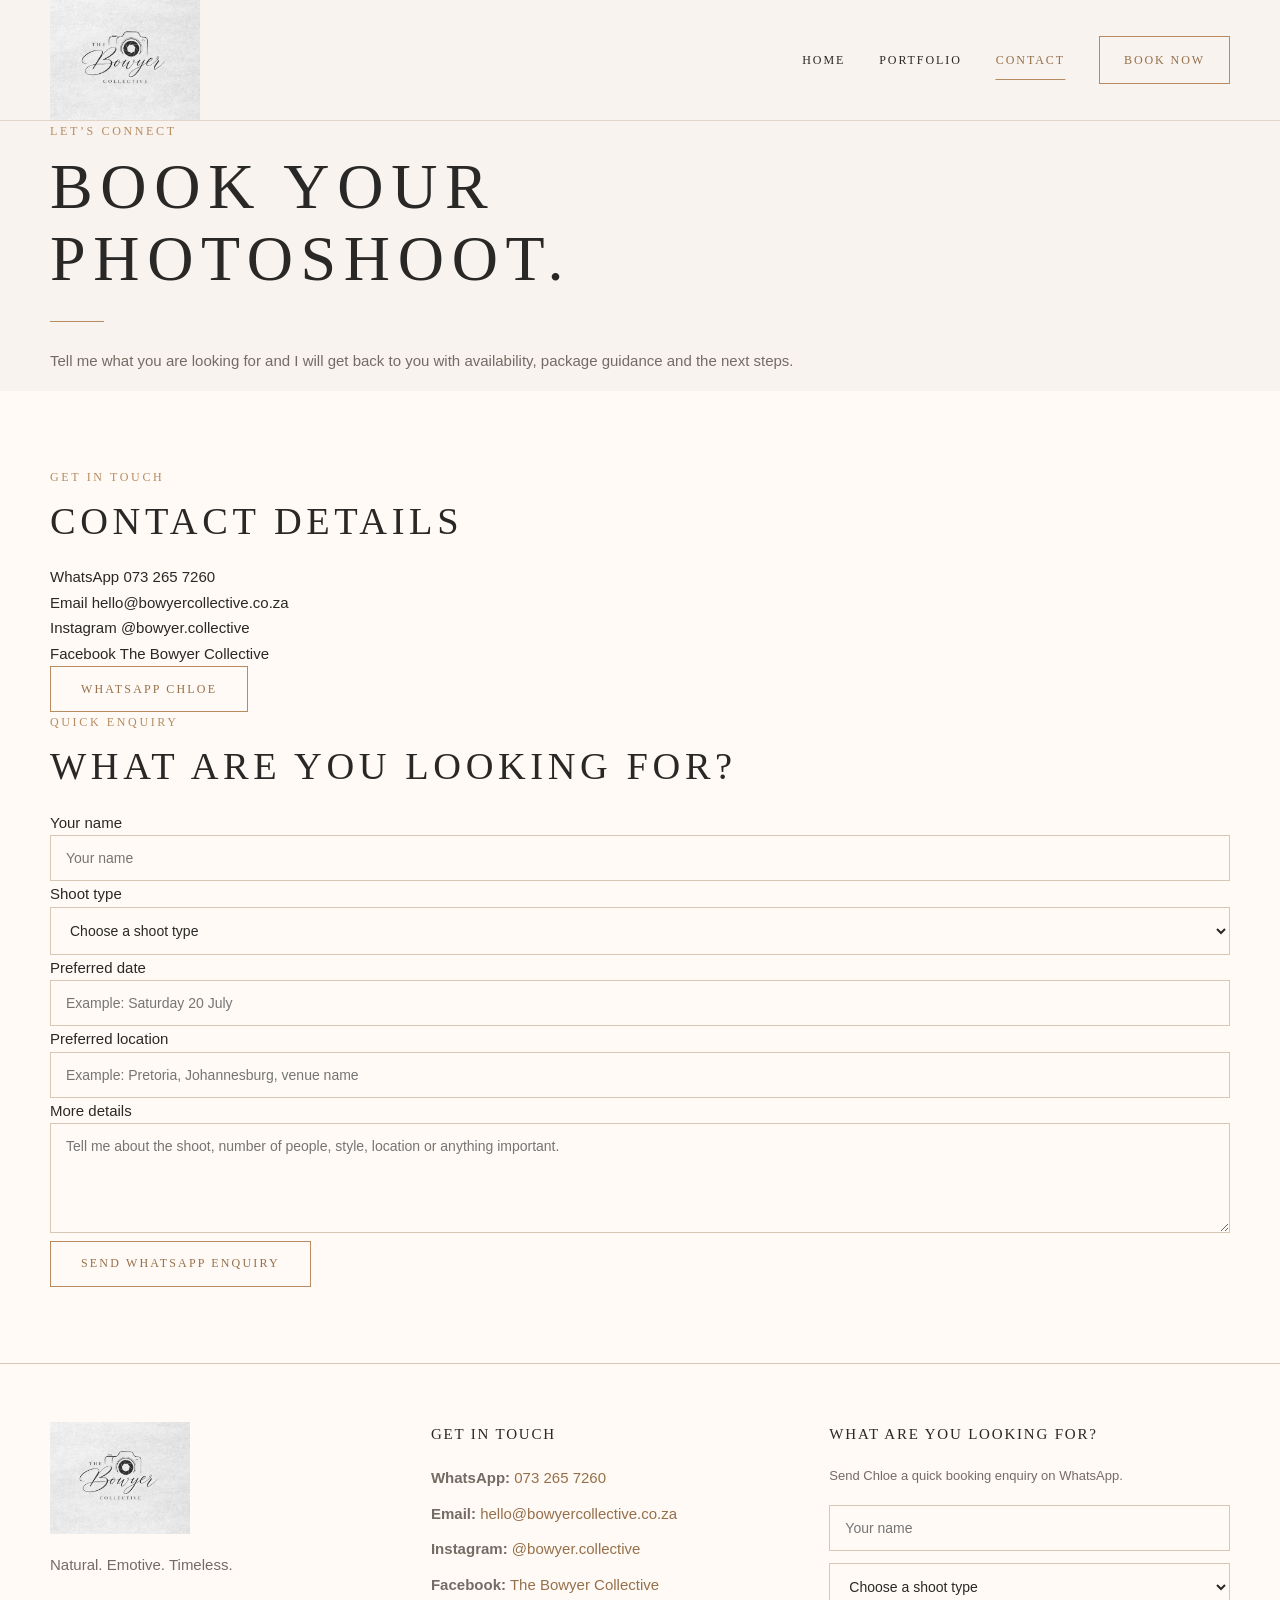
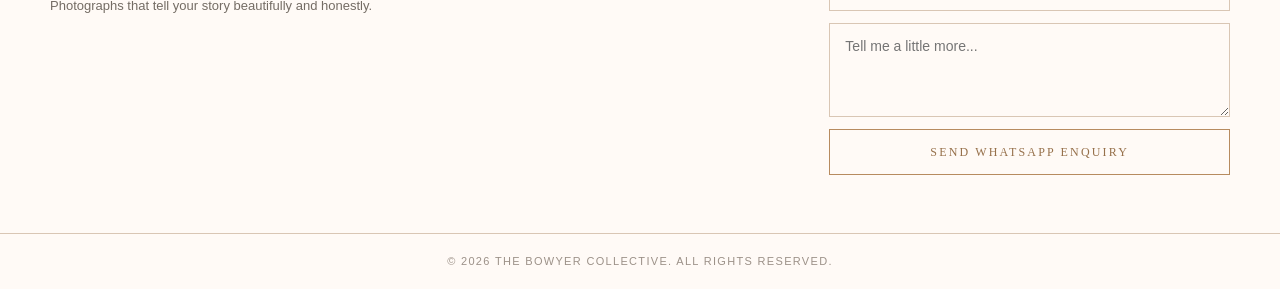
==== contact.html @ e4dd5224 "Create contact.html" ====
<!DOCTYPE html>
<html lang="en">
<head>
  <title>Contact | The Bowyer Collective</title>
  <meta charset="utf-8">
  <meta name="viewport" content="width=device-width, initial-scale=1">
  <meta name="description" content="Contact The Bowyer Collective to enquire about family, couples, matric farewell, event and corporate photography.">

  <link rel="stylesheet" href="assets/css/bowyer.css">
</head>

<body>
  <div class="page-shell">
    <div id="site-header"></div>

    <main>
      <section class="contact-hero">
        <div class="container">
          <p class="eyebrow">Let’s connect</p>
          <h1>Book your<br>photoshoot.</h1>
          <div class="hero-line"></div>
          <p>
            Tell me what you are looking for and I will get back to you with availability,
            package guidance and the next steps.
          </p>
        </div>
      </section>

      <section class="section section-soft">
        <div class="container">
          <div class="contact-grid">
            <div class="contact-card">
              <p class="eyebrow">Get in touch</p>
              <h2>Contact details</h2>

              <div class="contact-detail">
                <span>WhatsApp</span>
                <a href="https://wa.me/27732657260" target="_blank" rel="noopener">073 265 7260</a>
              </div>

              <div class="contact-detail">
                <span>Email</span>
                <a href="mailto:hello@bowyercollective.co.za">hello@bowyercollective.co.za</a>
              </div>

              <div class="contact-detail">
                <span>Instagram</span>
                <a href="https://www.instagram.com/bowyer.collective" target="_blank" rel="noopener">@bowyer.collective</a>
              </div>

              <div class="contact-detail">
                <span>Facebook</span>
                <a href="#" target="_blank" rel="noopener">The Bowyer Collective</a>
              </div>

              <a
                class="button contact-whatsapp-button"
                href="https://wa.me/27732657260?text=Hi%20Chloe%2C%20I%20would%20like%20to%20book%20a%20photoshoot."
                target="_blank"
                rel="noopener"
              >
                WhatsApp Chloe
              </a>
            </div>

            <div class="contact-form-card">
              <p class="eyebrow">Quick enquiry</p>
              <h2>What are you looking for?</h2>

              <form id="contactWhatsappForm">
                <div class="form-row">
                  <label for="contactName">Your name</label>
                  <input type="text" id="contactName" placeholder="Your name" required>
                </div>

                <div class="form-row">
                  <label for="contactShootType">Shoot type</label>
                  <select id="contactShootType" required>
                    <option value="">Choose a shoot type</option>
                    <option value="Family photoshoot">Family photoshoot</option>
                    <option value="Couples photoshoot">Couples photoshoot</option>
                    <option value="Matric farewell photoshoot">Matric farewell photoshoot</option>
                    <option value="Event photography">Event photography</option>
                    <option value="Corporate photography">Corporate photography</option>
                    <option value="Other enquiry">Other enquiry</option>
                  </select>
                </div>

                <div class="form-row">
                  <label for="contactDate">Preferred date</label>
                  <input type="text" id="contactDate" placeholder="Example: Saturday 20 July">
                </div>

                <div class="form-row">
                  <label for="contactLocation">Preferred location</label>
                  <input type="text" id="contactLocation" placeholder="Example: Pretoria, Johannesburg, venue name">
                </div>

                <div class="form-row">
                  <label for="contactMessage">More details</label>
                  <textarea id="contactMessage" rows="5" placeholder="Tell me about the shoot, number of people, style, location or anything important."></textarea>
                </div>

                <button type="submit">Send WhatsApp Enquiry</button>
              </form>
            </div>
          </div>
        </div>
      </section>
    </main>

    <div id="site-footer"></div>
  </div>

  <script src="assets/js/includes.js"></script>

  <script>
    document.addEventListener("DOMContentLoaded", () => {
      setTimeout(() => {
        const form = document.getElementById("contactWhatsappForm");

        if (!form) {
          return;
        }

        form.addEventListener("submit", (event) => {
          event.preventDefault();

          const name = document.getElementById("contactName").value.trim();
          const shootType = document.getElementById("contactShootType").value.trim();
          const date = document.getElementById("contactDate").value.trim();
          const location = document.getElementById("contactLocation").value.trim();
          const message = document.getElementById("contactMessage").value.trim();

          const whatsappNumber = "27732657260";

          const whatsappMessage = `
Hi Chloe,

My name is ${name}.
I am looking for: ${shootType}.

Preferred date:
${date || "I am flexible."}

Preferred location:
${location || "I still need guidance."}

More details:
${message || "I would like more information please."}
          `.trim();

          const encodedMessage = encodeURIComponent(whatsappMessage);
          const whatsappUrl = `https://wa.me/${whatsappNumber}?text=${encodedMessage}`;

          window.open(whatsappUrl, "_blank", "noopener");
        });
      }, 300);
    });
  </script>
</body>
</html>
---- assets/css/bowyer.css ----
:root {
  --cream: #f8f3ee;
  --warm-white: #fffaf6;
  --soft-beige: #e7d8c8;
  --border-beige: #d9c6b4;
  --gold: #b78b5f;
  --gold-dark: #96704a;
  --charcoal: #292827;
  --muted: #746c64;
  --light-text: #9c9188;
  --shadow: 0 18px 45px rgba(41, 40, 39, 0.08);
  --serif: Georgia, "Times New Roman", serif;
  --sans: Arial, Helvetica, sans-serif;
}

* {
  box-sizing: border-box;
}

html {
  scroll-behavior: smooth;
}

body {
  margin: 0;
  background: var(--cream);
  color: var(--charcoal);
  font-family: var(--sans);
  font-size: 15px;
  line-height: 1.7;
}

img {
  max-width: 100%;
  display: block;
}

a {
  color: inherit;
  text-decoration: none;
}

.page-shell {
  background: var(--cream);
}

.container {
  width: min(1180px, calc(100% - 40px));
  margin: 0 auto;
}

.section {
  padding: 76px 0;
}

.section-soft {
  background: var(--warm-white);
}

.eyebrow {
  margin: 0 0 10px;
  color: var(--gold);
  font-family: var(--serif);
  font-size: 12px;
  letter-spacing: 0.22em;
  text-transform: uppercase;
}

h1,
h2,
h3,
h4 {
  font-family: var(--serif);
  font-weight: 400;
  color: var(--charcoal);
  letter-spacing: 0.12em;
  text-transform: uppercase;
}

h1 {
  font-size: clamp(38px, 5vw, 72px);
  line-height: 1.12;
  margin: 0;
}

h2 {
  font-size: clamp(26px, 3vw, 42px);
  line-height: 1.22;
  margin: 0 0 20px;
}

h3 {
  font-size: 18px;
  margin: 0 0 14px;
}

p {
  margin: 0 0 18px;
  color: var(--muted);
}

.button,
button {
  display: inline-flex;
  justify-content: center;
  align-items: center;
  min-height: 46px;
  padding: 0 30px;
  border: 1px solid var(--gold);
  background: transparent;
  color: var(--gold-dark);
  font-family: var(--serif);
  font-size: 12px;
  letter-spacing: 0.18em;
  text-transform: uppercase;
  cursor: pointer;
  transition: 0.25s ease;
}

.button:hover,
button:hover {
  background: var(--gold);
  color: #fff;
}

/* Header */

.site-header {
  position: sticky;
  top: 0;
  z-index: 50;
  background: rgba(248, 243, 238, 0.94);
  border-bottom: 1px solid rgba(217, 198, 180, 0.7);
  backdrop-filter: blur(12px);
}

.header-inner {
  width: min(1180px, calc(100% - 40px));
  min-height: 94px;
  margin: 0 auto;
  display: flex;
  justify-content: space-between;
  align-items: center;
  gap: 30px;
}

.brand-logo {
  width: 150px;
  height: auto;
}

.site-nav {
  display: flex;
  align-items: center;
  gap: 34px;
}

.site-nav a {
  position: relative;
  color: var(--charcoal);
  font-family: var(--serif);
  font-size: 12px;
  letter-spacing: 0.16em;
  text-transform: uppercase;
  transition: 0.25s ease;
}

.site-nav a:not(.book-now)::after {
  content: "";
  position: absolute;
  left: 50%;
  bottom: -10px;
  width: 0;
  height: 1px;
  background: var(--gold);
  transform: translateX(-50%);
  transition: 0.25s ease;
}

.site-nav a:hover,
.site-nav a.active {
  color: var(--gold-dark);
}

.site-nav a:hover::after,
.site-nav a.active::after {
  width: 100%;
}

.book-now {
  padding: 13px 24px;
  border: 1px solid var(--gold);
  color: var(--gold-dark) !important;
}

.book-now:hover {
  background: var(--gold);
  color: #fff !important;
}

.nav-toggle {
  display: none;
  width: 44px;
  height: 38px;
  min-height: 38px;
  padding: 0;
  border: 1px solid var(--border-beige);
  background: transparent;
}

.nav-toggle span {
  display: block;
  width: 20px;
  height: 1px;
  margin: 4px auto;
  background: var(--charcoal);
}

/* Hero */

.hero {
  min-height: 720px;
  display: grid;
  grid-template-columns: 0.88fr 1.12fr;
  align-items: stretch;
  background: var(--cream);
}

.hero-copy {
  padding: 110px 0 80px max(40px, calc((100vw - 1180px) / 2));
  display: flex;
  flex-direction: column;
  justify-content: center;
}

.hero-copy p {
  max-width: 420px;
  margin-top: 26px;
}

.hero-line {
  width: 54px;
  height: 1px;
  margin: 26px 0;
  background: var(--gold);
}

.hero-actions {
  display: flex;
  flex-wrap: wrap;
  gap: 14px;
  margin-top: 12px;
}

.hero-image {
  position: relative;
  min-height: 520px;
  background:
    linear-gradient(to right, rgba(248, 243, 238, 0.75), rgba(248, 243, 238, 0.05)),
    url("../images/hero-family.jpg") center / cover no-repeat;
}

.hero-image::after {
  content: "";
  position: absolute;
  inset: 0;
  background: rgba(248, 243, 238, 0.08);
}

/* About */

.about-grid {
  display: grid;
  grid-template-columns: 0.9fr 1.1fr;
  gap: 70px;
  align-items: center;
}

.about-image {
  box-shadow: var(--shadow);
}

.about-image img {
  width: 100%;
  aspect-ratio: 4 / 3;
  object-fit: cover;
  filter: grayscale(100%);
}

.about-copy {
  max-width: 610px;
}

.text-link {
  display: inline-block;
  margin-top: 8px;
  color: var(--gold-dark);
  font-family: var(--serif);
  font-size: 12px;
  letter-spacing: 0.16em;
  text-transform: uppercase;
}

/* Portfolio */

.section-heading {
  text-align: center;
  max-width: 720px;
  margin: 0 auto 46px;
}

.portfolio-grid {
  display: grid;
  grid-template-columns: repeat(4, 1fr);
  gap: 26px;
}

.portfolio-card {
  text-align: center;
}

.portfolio-image {
  position: relative;
  overflow: hidden;
  background: var(--soft-beige);
  box-shadow: var(--shadow);
}

.portfolio-image img {
  width: 100%;
  aspect-ratio: 4 / 3;
  object-fit: cover;
  transition: opacity 0.3s ease, transform 0.5s ease;
}

.portfolio-card:hover img {
  transform: scale(1.04);
}

.portfolio-image img.fade-out {
  opacity: 0;
}

.portfolio-card h3 {
  margin-top: 18px;
  margin-bottom: 8px;
  font-size: 15px;
}

.portfolio-card p {
  font-size: 13px;
  margin-bottom: 12px;
}

.portfolio-card .text-link {
  margin-top: 0;
}

/* Packages */

.packages-grid {
  display: grid;
  grid-template-columns: repeat(3, 1fr);
  gap: 26px;
}

.package-card {
  min-height: 390px;
  padding: 44px 34px;
  background: rgba(255, 250, 246, 0.78);
  border: 1px solid var(--border-beige);
  text-align: center;
  box-shadow: 0 10px 30px rgba(41, 40, 39, 0.04);
}

.package-icon {
  width: 42px;
  height: 42px;
  margin: 0 auto 22px;
  color: var(--gold);
  font-family: var(--serif);
  font-size: 34px;
  line-height: 1;
}

.package-card ul {
  list-style: none;
  padding: 0;
  margin: 24px 0 28px;
}

.package-card li {
  margin-bottom: 8px;
  color: var(--muted);
}

.package-price {
  padding-top: 24px;
  border-top: 1px solid var(--border-beige);
}

.package-price span {
  display: block;
  color: var(--light-text);
  font-family: var(--serif);
  font-size: 11px;
  letter-spacing: 0.18em;
  text-transform: uppercase;
}

.package-price strong {
  display: block;
  margin-top: 6px;
  color: var(--charcoal);
  font-family: var(--serif);
  font-size: 24px;
  font-weight: 400;
  letter-spacing: 0.14em;
}

.package-note {
  max-width: 760px;
  margin: 30px auto 0;
  text-align: center;
  font-size: 13px;
}

/* Testimonials */

.testimonial-grid {
  display: grid;
  grid-template-columns: repeat(3, 1fr);
  gap: 34px;
}

.testimonial {
  padding: 0 24px;
  text-align: center;
  border-left: 1px solid var(--border-beige);
}

.testimonial:first-child {
  border-left: 0;
}

.testimonial blockquote {
  margin: 0;
  color: var(--muted);
  font-family: var(--serif);
  font-size: 15px;
  line-height: 1.8;
}

.testimonial cite {
  display: block;
  margin-top: 18px;
  color: var(--charcoal);
  font-family: var(--serif);
  font-size: 11px;
  font-style: normal;
  letter-spacing: 0.16em;
  text-transform: uppercase;
}

/* CTA */

.cta-strip {
  padding: 70px 0;
  background: var(--charcoal);
  text-align: center;
}

.cta-strip h2 {
  color: #fff;
}

.cta-strip p {
  max-width: 620px;
  margin-left: auto;
  margin-right: auto;
  color: #d8cec5;
}

/* Footer */

.site-footer {
  background: var(--warm-white);
  border-top: 1px solid var(--border-beige);
}

.footer-inner {
  width: min(1180px, calc(100% - 40px));
  margin: 0 auto;
  padding: 58px 0;
  display: grid;
  grid-template-columns: 0.95fr 1fr 1.15fr;
  gap: 50px;
}

.footer-logo {
  width: 140px;
  margin-bottom: 18px;
}

.footer-small {
  font-size: 13px;
}

.footer-contact h3,
.footer-form h3 {
  margin-bottom: 18px;
  font-size: 15px;
}

.footer-contact p {
  margin-bottom: 10px;
}

.footer-contact a {
  color: var(--gold-dark);
}

.footer-form form {
  display: grid;
  gap: 12px;
}

input,
select,
textarea {
  width: 100%;
  padding: 14px 15px;
  border: 1px solid var(--border-beige);
  background: transparent;
  color: var(--charcoal);
  font-family: var(--sans);
  font-size: 14px;
}

textarea {
  resize: vertical;
}

input:focus,
select:focus,
textarea:focus {
  outline: 1px solid var(--gold);
}

.footer-form button {
  width: 100%;
}

.footer-bottom {
  padding: 18px 20px;
  border-top: 1px solid var(--border-beige);
  text-align: center;
}

.footer-bottom p {
  margin: 0;
  color: var(--light-text);
  font-size: 11px;
  letter-spacing: 0.12em;
  text-transform: uppercase;
}

/* Responsive */

@media (max-width: 980px) {
  .header-inner {
    min-height: 82px;
  }

  .nav-toggle {
    display: block;
  }

  .site-nav {
    position: absolute;
    top: 82px;
    left: 0;
    right: 0;
    display: none;
    flex-direction: column;
    gap: 0;
    padding: 18px 20px 24px;
    background: var(--cream);
    border-bottom: 1px solid var(--border-beige);
  }

  .site-nav.open {
    display: flex;
  }

  .site-nav a {
    width: 100%;
    padding: 14px 0;
    text-align: center;
  }

  .book-now {
    margin-top: 10px;
  }

  .hero {
    grid-template-columns: 1fr;
  }

  .hero-copy {
    padding: 80px 30px;
  }

  .hero-image {
    min-height: 440px;
  }

  .about-grid,
  .footer-inner {
    grid-template-columns: 1fr;
  }

  .portfolio-grid,
  .packages-grid,
  .testimonial-grid {
    grid-template-columns: repeat(2, 1fr);
  }

  .testimonial {
    border-left: 0;
  }
}

@media (max-width: 640px) {
  .container {
    width: min(100% - 28px, 1180px);
  }

  .section {
    padding: 56px 0;
  }

  .brand-logo {
    width: 128px;
  }

  .hero-copy {
    padding: 64px 22px;
  }

  .hero-actions {
    flex-direction: column;
  }

  .button {
    width: 100%;
  }

  .portfolio-grid,
  .packages-grid,
  .testimonial-grid {
    grid-template-columns: 1fr;
  }

  .package-card {
    min-height: auto;
  }

  .footer-inner {
    width: min(100% - 28px, 1180px);
  }
}
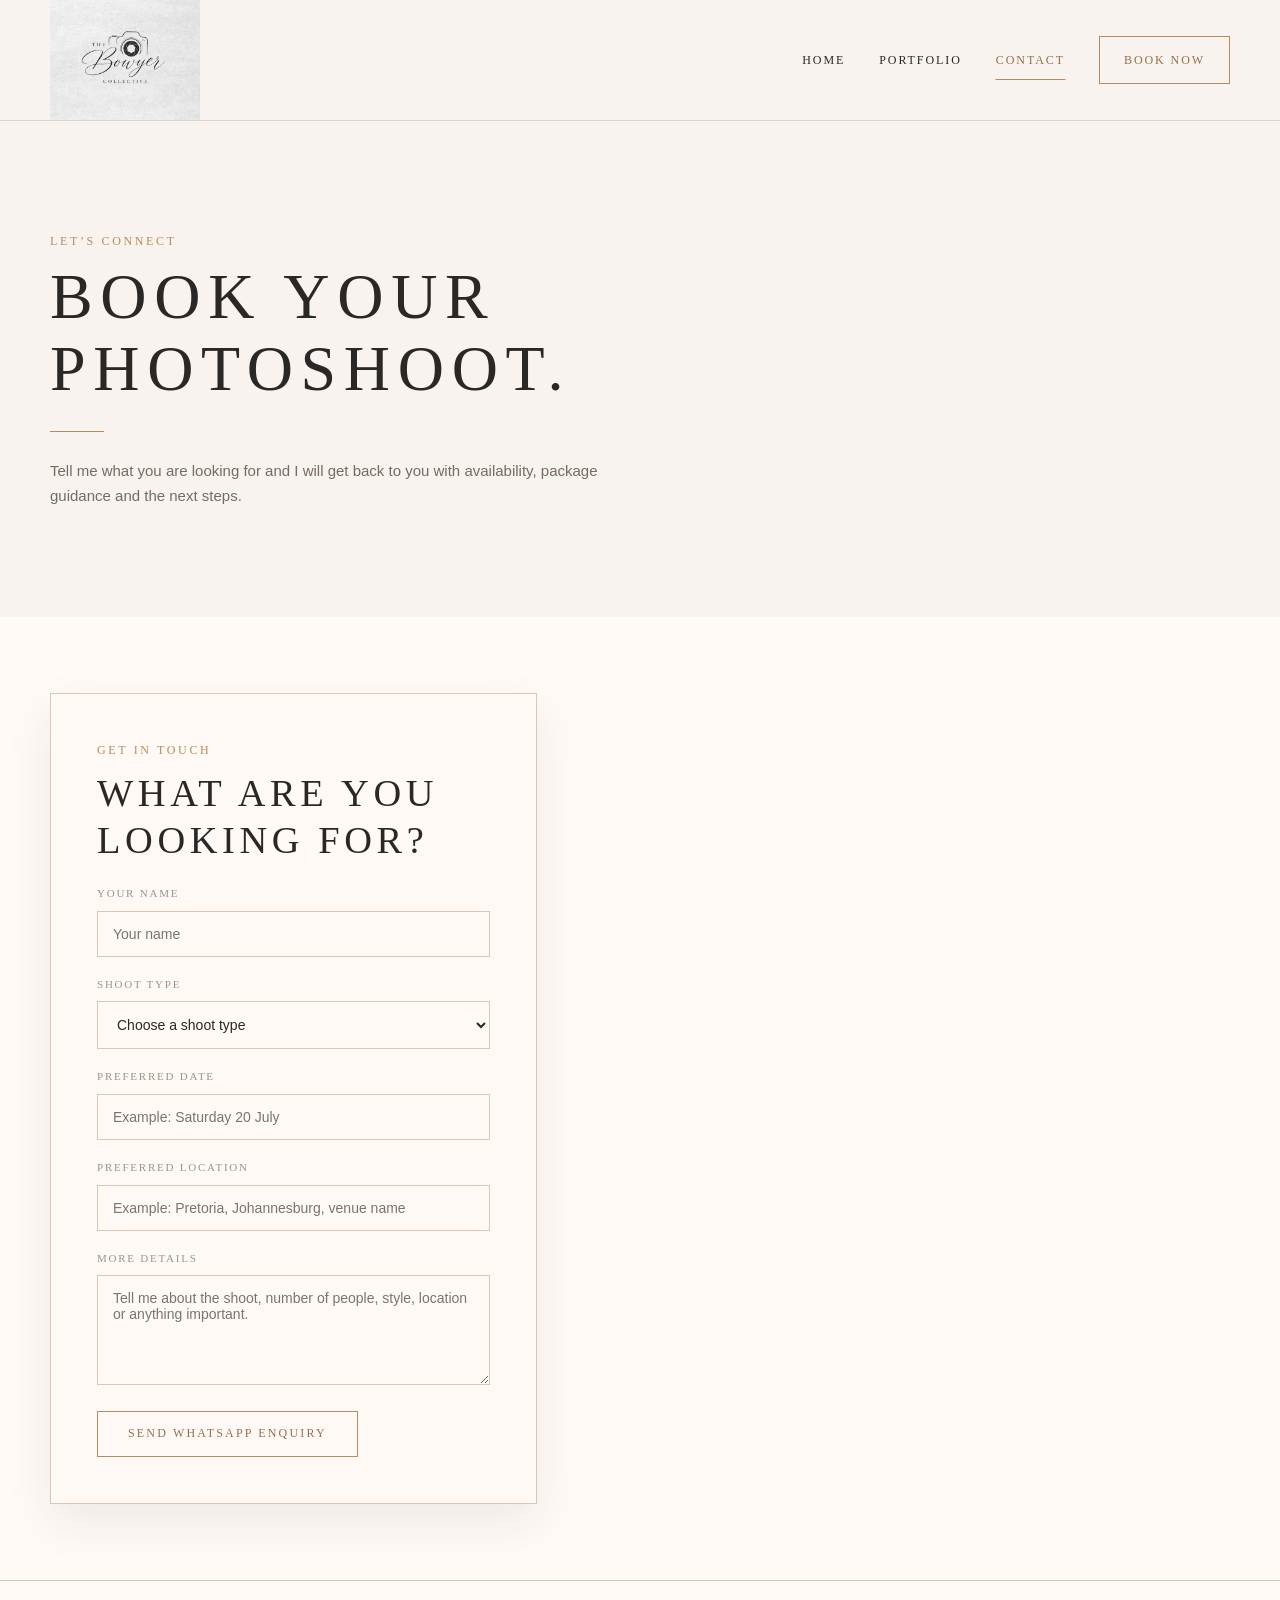
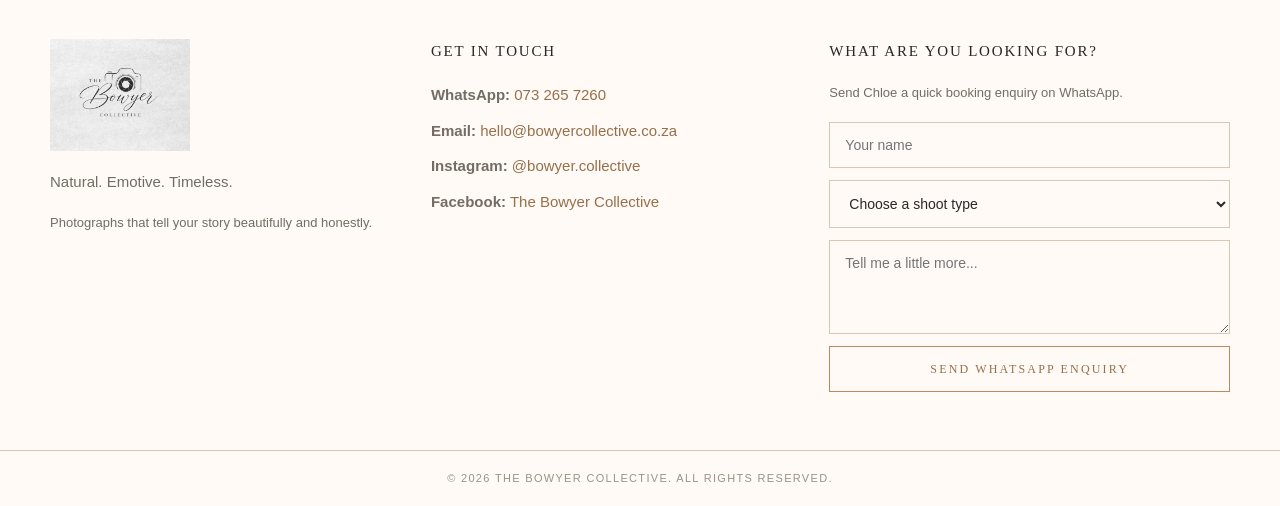
==== commit 9a8a79cc: "Update contact.html Removed rubbish from page" ====
--- a/contact.html
+++ b/contact.html
@@ -31,40 +31,7 @@
           <div class="contact-grid">
             <div class="contact-card">
               <p class="eyebrow">Get in touch</p>
-              <h2>Contact details</h2>
-
-              <div class="contact-detail">
-                <span>WhatsApp</span>
-                <a href="https://wa.me/27732657260" target="_blank" rel="noopener">073 265 7260</a>
-              </div>
-
-              <div class="contact-detail">
-                <span>Email</span>
-                <a href="mailto:hello@bowyercollective.co.za">hello@bowyercollective.co.za</a>
-              </div>
-
-              <div class="contact-detail">
-                <span>Instagram</span>
-                <a href="https://www.instagram.com/bowyer.collective" target="_blank" rel="noopener">@bowyer.collective</a>
-              </div>
-
-              <div class="contact-detail">
-                <span>Facebook</span>
-                <a href="#" target="_blank" rel="noopener">The Bowyer Collective</a>
-              </div>
-
-              <a
-                class="button contact-whatsapp-button"
-                href="https://wa.me/27732657260?text=Hi%20Chloe%2C%20I%20would%20like%20to%20book%20a%20photoshoot."
-                target="_blank"
-                rel="noopener"
-              >
-                WhatsApp Chloe
-              </a>
-            </div>
-
-            <div class="contact-form-card">
-              <p class="eyebrow">Quick enquiry</p>
+             
               <h2>What are you looking for?</h2>
 
               <form id="contactWhatsappForm">
--- a/assets/css/bowyer.css
+++ b/assets/css/bowyer.css
@@ -670,3 +670,94 @@
     width: min(100% - 28px, 1180px);
   }
 }
+/* Contact page */
+
+.contact-hero {
+  padding: 110px 0 90px;
+  background:
+    linear-gradient(to right, rgba(248, 243, 238, 0.95), rgba(248, 243, 238, 0.78)),
+    url("../../images/hero-family.jpg") center / cover no-repeat;
+}
+
+.contact-hero .container {
+  max-width: 1180px;
+}
+
+.contact-hero p:not(.eyebrow) {
+  max-width: 560px;
+}
+
+.contact-grid {
+  display: grid;
+  grid-template-columns: 0.85fr 1.15fr;
+  gap: 34px;
+  align-items: start;
+}
+
+.contact-card,
+.contact-form-card {
+  padding: 46px;
+  background: rgba(255, 250, 246, 0.9);
+  border: 1px solid var(--border-beige);
+  box-shadow: var(--shadow);
+}
+
+.contact-detail {
+  padding: 18px 0;
+  border-bottom: 1px solid var(--border-beige);
+}
+
+.contact-detail span {
+  display: block;
+  margin-bottom: 4px;
+  color: var(--light-text);
+  font-family: var(--serif);
+  font-size: 11px;
+  letter-spacing: 0.16em;
+  text-transform: uppercase;
+}
+
+.contact-detail a {
+  color: var(--gold-dark);
+}
+
+.contact-whatsapp-button {
+  margin-top: 28px;
+  width: 100%;
+}
+
+.form-row {
+  margin-bottom: 18px;
+}
+
+.form-row label {
+  display: block;
+  margin-bottom: 8px;
+  color: var(--light-text);
+  font-family: var(--serif);
+  font-size: 11px;
+  letter-spacing: 0.16em;
+  text-transform: uppercase;
+}
+
+@media (max-width: 980px) {
+  .contact-grid {
+    grid-template-columns: 1fr;
+  }
+
+  .contact-card,
+  .contact-form-card {
+    padding: 34px;
+  }
+}
+
+@media (max-width: 640px) {
+  .contact-hero {
+    padding: 74px 0 64px;
+  }
+
+  .contact-card,
+  .contact-form-card {
+    padding: 28px 22px;
+  }
+}
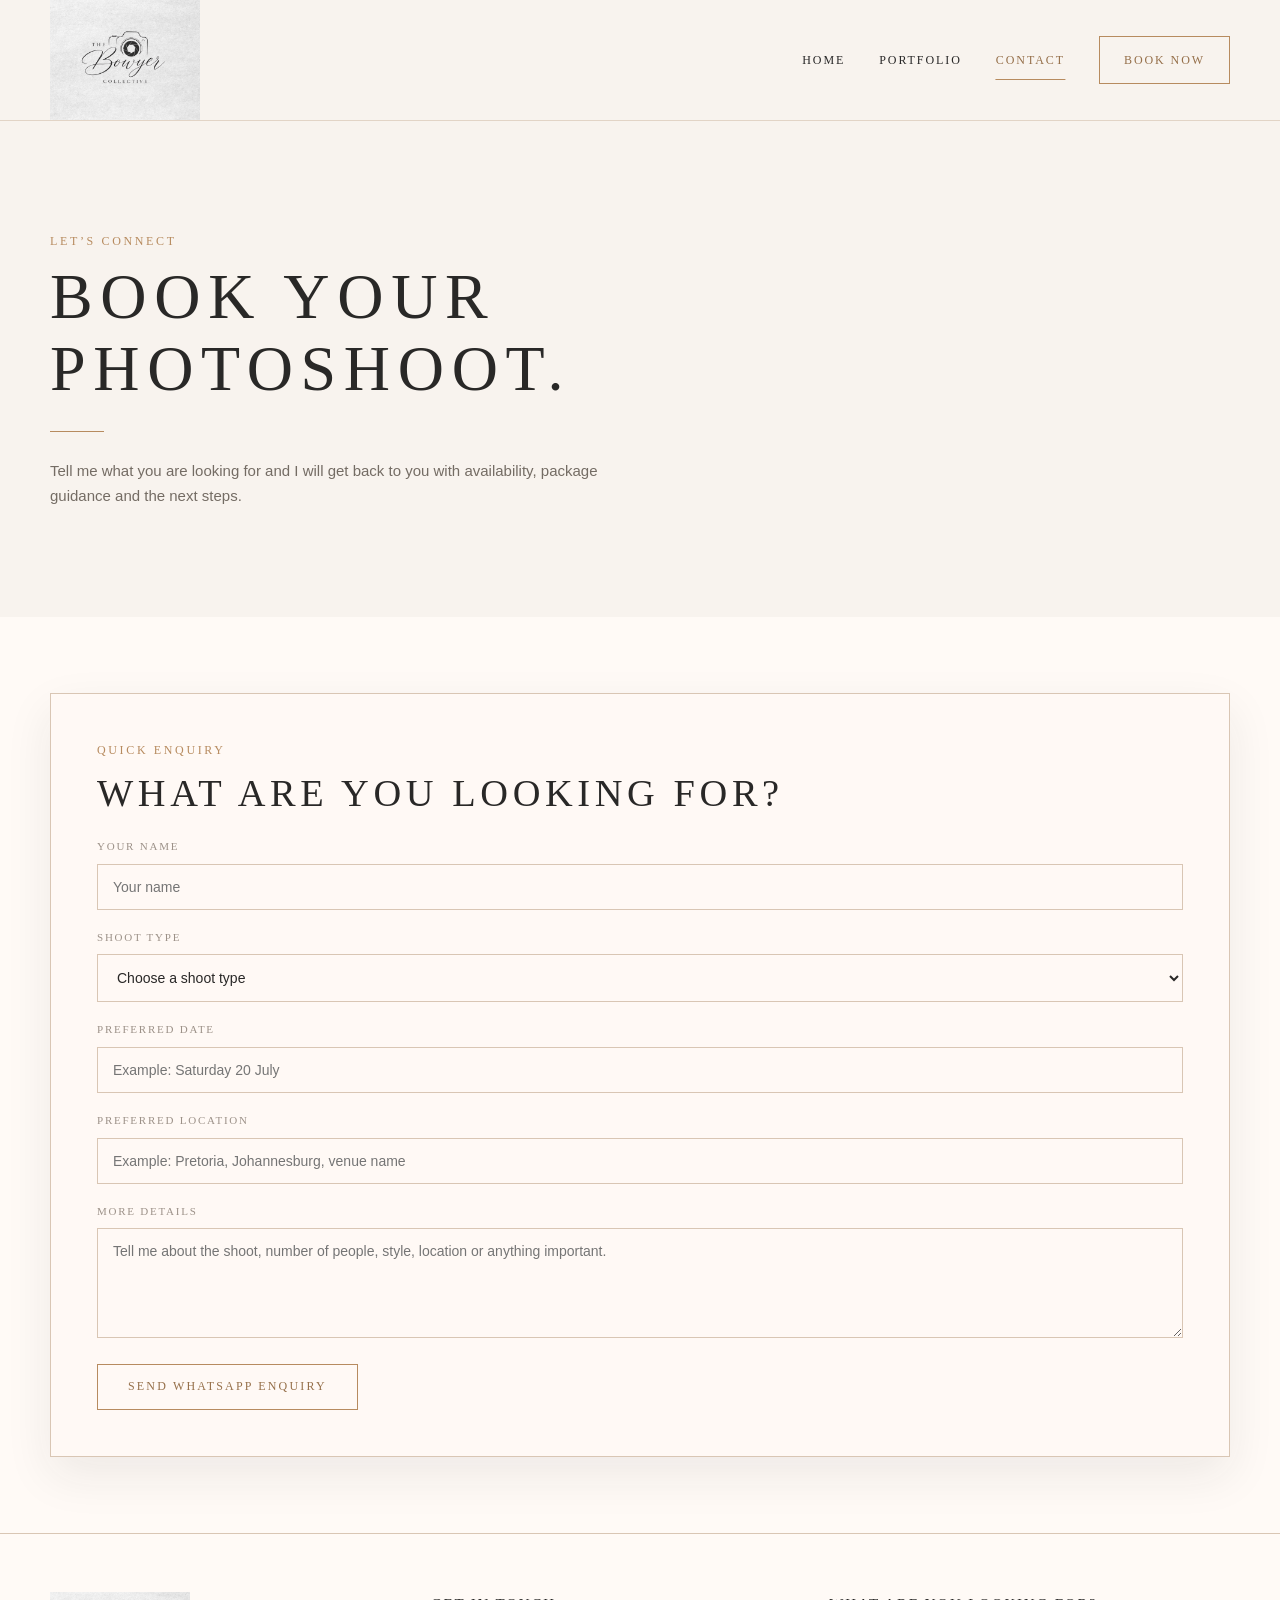
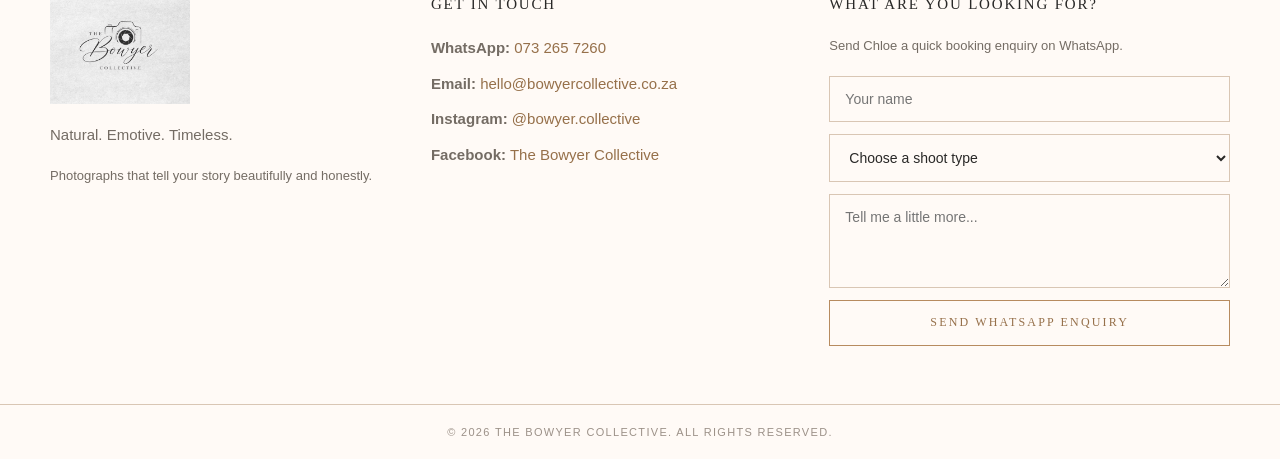
==== commit f0cda95d: "Update contact.html Fixed up page" ====
--- a/contact.html
+++ b/contact.html
@@ -28,10 +28,9 @@
 
       <section class="section section-soft">
         <div class="container">
-          <div class="contact-grid">
-            <div class="contact-card">
-              <p class="eyebrow">Get in touch</p>
-             
+          <div class="contact-form-wrap">
+            <div class="contact-form-card">
+              <p class="eyebrow">Quick enquiry</p>
               <h2>What are you looking for?</h2>
 
               <form id="contactWhatsappForm">
